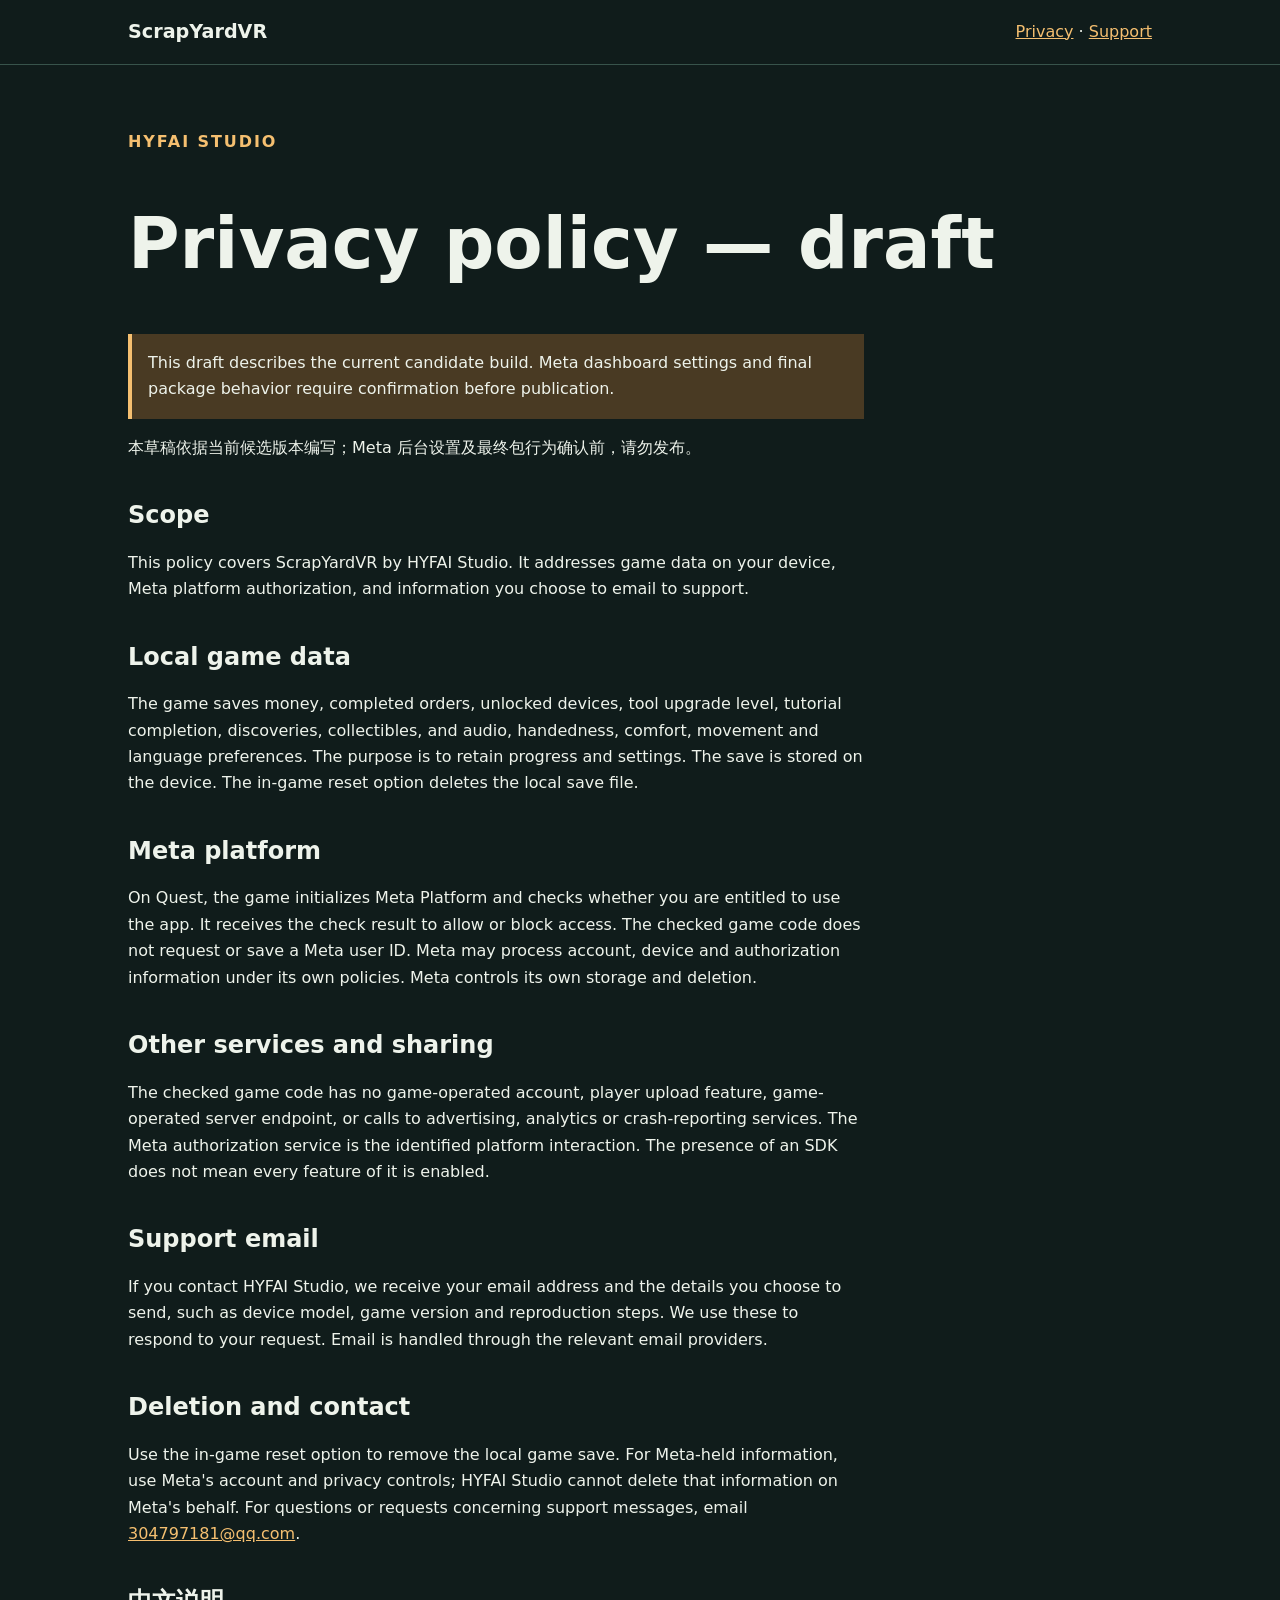
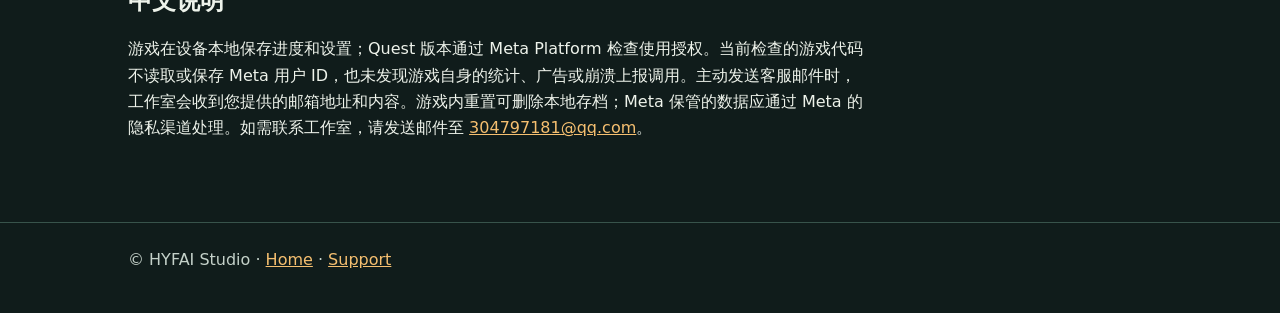
==== privacy.html @ bb6ca495 "add site page files" ====
<!doctype html><html lang="en"><head><meta charset="utf-8"><meta name="viewport" content="width=device-width,initial-scale=1"><title>Privacy — ScrapYardVR</title><link rel="stylesheet" href="style.css"></head><body><header><nav><a href="index.html">ScrapYardVR</a><span><a href="privacy.html">Privacy</a> · <a href="support.html">Support</a></span></nav></header><main><p class="eyebrow">HYFAI Studio</p><h1>Privacy policy — draft</h1><p class="note">This draft describes the current candidate build. Meta dashboard settings and final package behavior require confirmation before publication.</p><p lang="zh-CN">本草稿依据当前候选版本编写；Meta 后台设置及最终包行为确认前，请勿发布。</p><h2>Scope</h2><p>This policy covers ScrapYardVR by HYFAI Studio. It addresses game data on your device, Meta platform authorization, and information you choose to email to support.</p><h2>Local game data</h2><p>The game saves money, completed orders, unlocked devices, tool upgrade level, tutorial completion, discoveries, collectibles, and audio, handedness, comfort, movement and language preferences. The purpose is to retain progress and settings. The save is stored on the device. The in-game reset option deletes the local save file.</p><h2>Meta platform</h2><p>On Quest, the game initializes Meta Platform and checks whether you are entitled to use the app. It receives the check result to allow or block access. The checked game code does not request or save a Meta user ID. Meta may process account, device and authorization information under its own policies. Meta controls its own storage and deletion.</p><h2>Other services and sharing</h2><p>The checked game code has no game-operated account, player upload feature, game-operated server endpoint, or calls to advertising, analytics or crash-reporting services. The Meta authorization service is the identified platform interaction. The presence of an SDK does not mean every feature of it is enabled.</p><h2>Support email</h2><p>If you contact HYFAI Studio, we receive your email address and the details you choose to send, such as device model, game version and reproduction steps. We use these to respond to your request. Email is handled through the relevant email providers.</p><h2>Deletion and contact</h2><p>Use the in-game reset option to remove the local game save. For Meta-held information, use Meta's account and privacy controls; HYFAI Studio cannot delete that information on Meta's behalf. For questions or requests concerning support messages, email <a href="mailto:304797181@qq.com">304797181@qq.com</a>.</p><h2>中文说明</h2><p lang="zh-CN">游戏在设备本地保存进度和设置；Quest 版本通过 Meta Platform 检查使用授权。当前检查的游戏代码不读取或保存 Meta 用户 ID，也未发现游戏自身的统计、广告或崩溃上报调用。主动发送客服邮件时，工作室会收到您提供的邮箱地址和内容。游戏内重置可删除本地存档；Meta 保管的数据应通过 Meta 的隐私渠道处理。如需联系工作室，请发送邮件至 <a href="mailto:304797181@qq.com">304797181@qq.com</a>。</p></main><footer>© HYFAI Studio · <a href="index.html">Home</a> · <a href="support.html">Support</a></footer></body></html>
---- style.css ----
:root{color-scheme:dark;--bg:#101c1b;--card:#1b3430;--text:#eef3eb;--muted:#c4d1c9;--accent:#f5bf70}*{box-sizing:border-box}body{margin:0;background:var(--bg);color:var(--text);font:1rem/1.65 system-ui,-apple-system,"Segoe UI",sans-serif}header,main,footer{padding-left:max(1rem,calc((100% - 64rem)/2));padding-right:max(1rem,calc((100% - 64rem)/2))}header{border-bottom:1px solid #38534b}nav{display:flex;justify-content:space-between;align-items:center;gap:1rem;padding:1rem 0}nav>a{font-weight:800;font-size:1.2rem;color:var(--text);text-decoration:none}a{color:var(--accent)}a:focus-visible{outline:3px solid var(--accent);outline-offset:3px}main{padding-top:3rem;padding-bottom:4rem;max-width:100%}main>p,main>h2{max-width:46rem}h1,h2{line-height:1.2}h1{font-size:clamp(2.2rem,6vw,4.4rem)}h2{margin-top:2.5rem}.lead{font-size:1.2rem}.eyebrow{text-transform:uppercase;letter-spacing:.12em;color:var(--accent);font-weight:700}.cards{display:grid;grid-template-columns:repeat(3,minmax(0,1fr));gap:1rem;margin:3rem 0}.cards article{background:var(--card);border:1px solid #38534b;border-radius:.75rem;padding:1.2rem}.cards h2{margin-top:0}.note{background:#493a23;border-left:4px solid var(--accent);padding:1rem}footer{border-top:1px solid #38534b;padding-top:1.5rem;padding-bottom:2.5rem;color:var(--muted)}@media(max-width:680px){.cards{grid-template-columns:1fr}nav{flex-wrap:wrap}main{padding-top:2rem}}@media(max-width:350px){nav span{width:100%}}
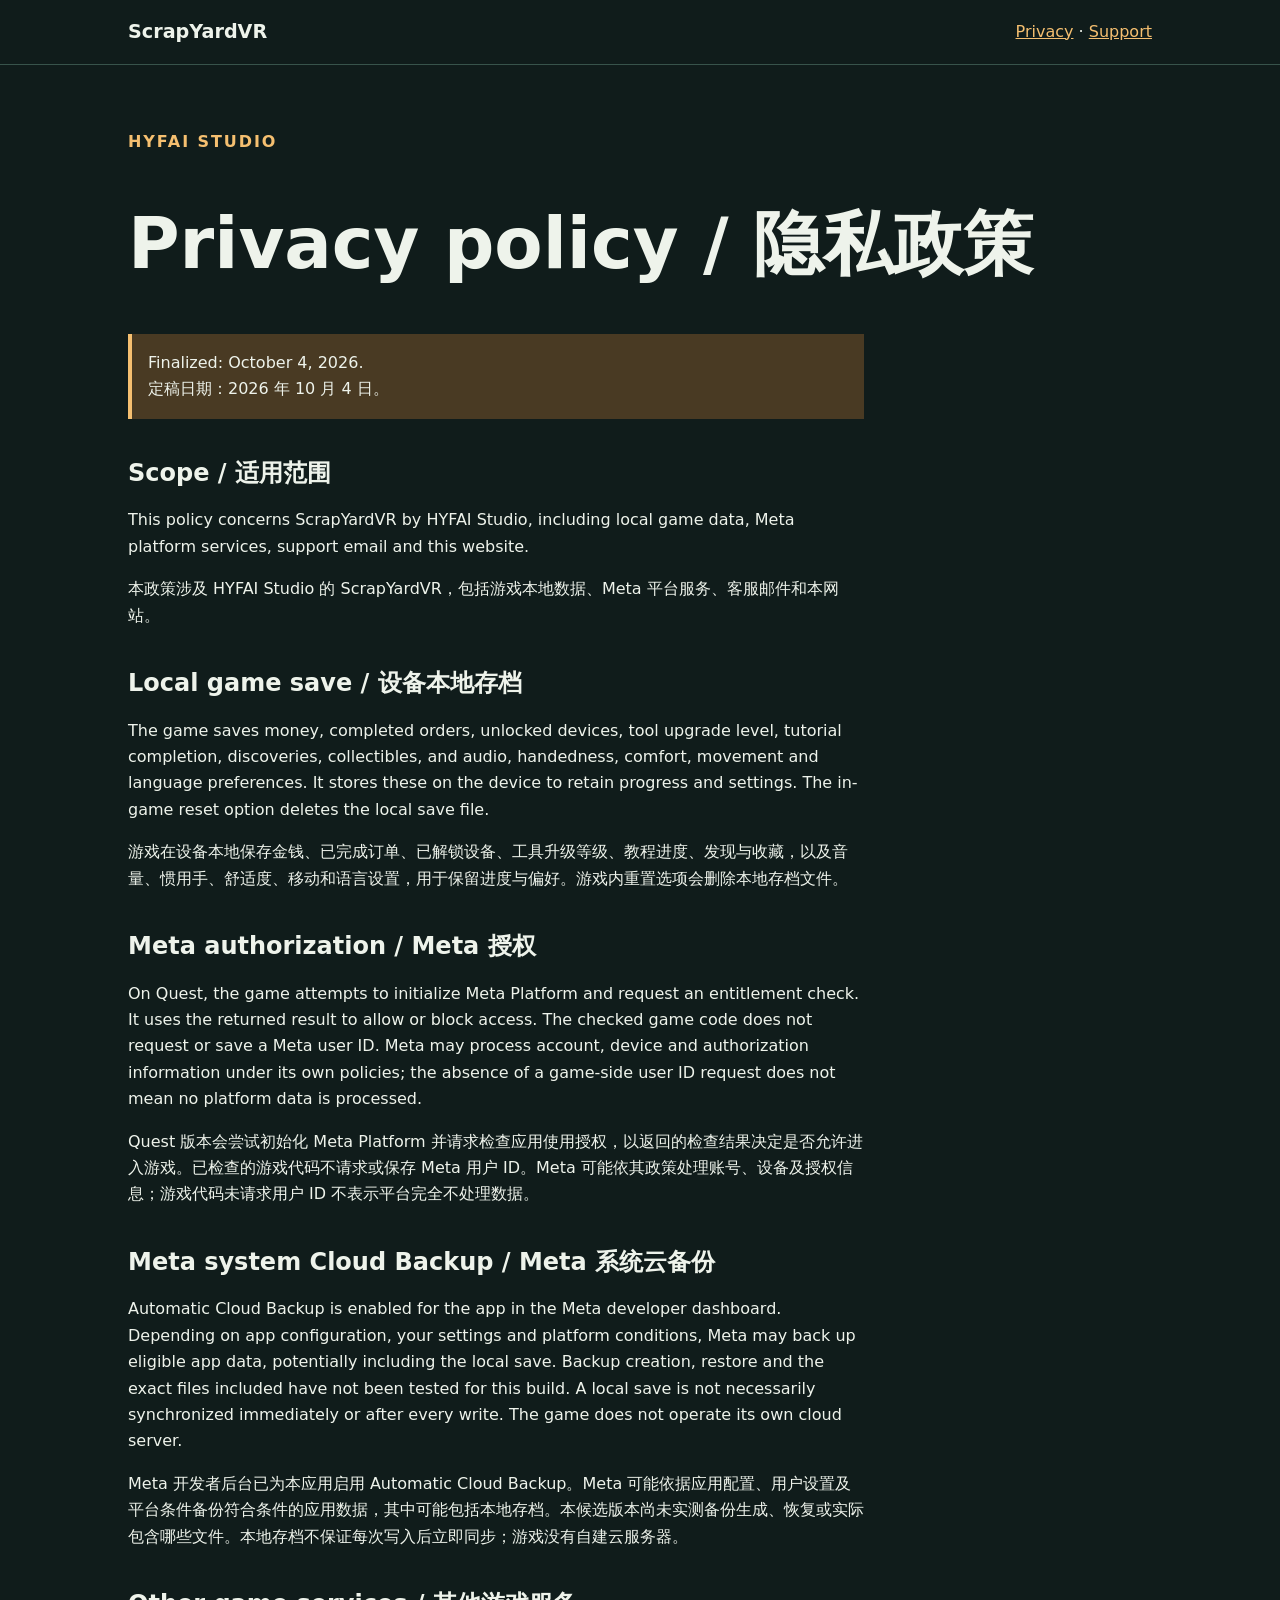
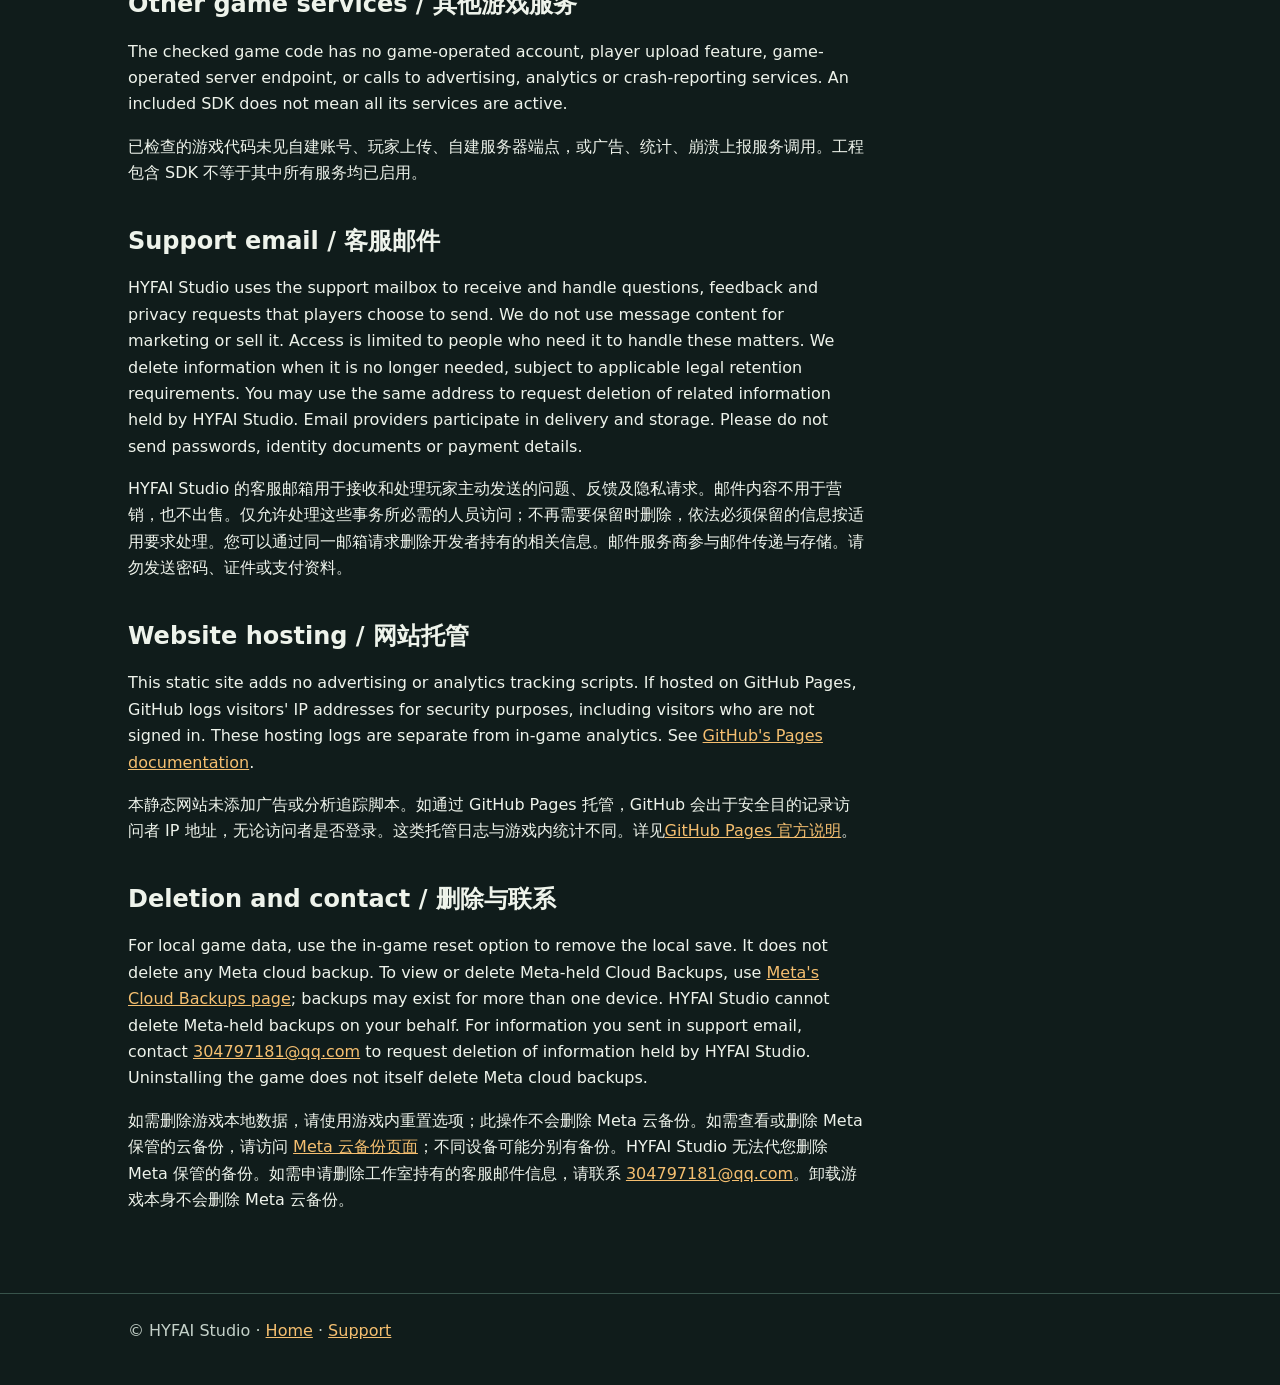
==== commit f9eb1b24: "publish Publish ScrapYardVR website, privacy policy and support pages" ====
--- a/privacy.html
+++ b/privacy.html
@@ -1 +1,37 @@
-<!doctype html><html lang="en"><head><meta charset="utf-8"><meta name="viewport" content="width=device-width,initial-scale=1"><title>Privacy — ScrapYardVR</title><link rel="stylesheet" href="style.css"></head><body><header><nav><a href="index.html">ScrapYardVR</a><span><a href="privacy.html">Privacy</a> · <a href="support.html">Support</a></span></nav></header><main><p class="eyebrow">HYFAI Studio</p><h1>Privacy policy — draft</h1><p class="note">This draft describes the current candidate build. Meta dashboard settings and final package behavior require confirmation before publication.</p><p lang="zh-CN">本草稿依据当前候选版本编写；Meta 后台设置及最终包行为确认前，请勿发布。</p><h2>Scope</h2><p>This policy covers ScrapYardVR by HYFAI Studio. It addresses game data on your device, Meta platform authorization, and information you choose to email to support.</p><h2>Local game data</h2><p>The game saves money, completed orders, unlocked devices, tool upgrade level, tutorial completion, discoveries, collectibles, and audio, handedness, comfort, movement and language preferences. The purpose is to retain progress and settings. The save is stored on the device. The in-game reset option deletes the local save file.</p><h2>Meta platform</h2><p>On Quest, the game initializes Meta Platform and checks whether you are entitled to use the app. It receives the check result to allow or block access. The checked game code does not request or save a Meta user ID. Meta may process account, device and authorization information under its own policies. Meta controls its own storage and deletion.</p><h2>Other services and sharing</h2><p>The checked game code has no game-operated account, player upload feature, game-operated server endpoint, or calls to advertising, analytics or crash-reporting services. The Meta authorization service is the identified platform interaction. The presence of an SDK does not mean every feature of it is enabled.</p><h2>Support email</h2><p>If you contact HYFAI Studio, we receive your email address and the details you choose to send, such as device model, game version and reproduction steps. We use these to respond to your request. Email is handled through the relevant email providers.</p><h2>Deletion and contact</h2><p>Use the in-game reset option to remove the local game save. For Meta-held information, use Meta's account and privacy controls; HYFAI Studio cannot delete that information on Meta's behalf. For questions or requests concerning support messages, email <a href="mailto:304797181@qq.com">304797181@qq.com</a>.</p><h2>中文说明</h2><p lang="zh-CN">游戏在设备本地保存进度和设置；Quest 版本通过 Meta Platform 检查使用授权。当前检查的游戏代码不读取或保存 Meta 用户 ID，也未发现游戏自身的统计、广告或崩溃上报调用。主动发送客服邮件时，工作室会收到您提供的邮箱地址和内容。游戏内重置可删除本地存档；Meta 保管的数据应通过 Meta 的隐私渠道处理。如需联系工作室，请发送邮件至 <a href="mailto:304797181@qq.com">304797181@qq.com</a>。</p></main><footer>© HYFAI Studio · <a href="index.html">Home</a> · <a href="support.html">Support</a></footer></body></html>
+<!doctype html>
+<html lang="en">
+<head><meta charset="utf-8"><meta name="viewport" content="width=device-width,initial-scale=1"><title>Privacy — ScrapYardVR</title><link rel="stylesheet" href="style.css"></head>
+<body>
+<header><nav><a href="index.html">ScrapYardVR</a><span><a href="privacy.html" aria-current="page">Privacy</a> · <a href="support.html">Support</a></span></nav></header>
+<main>
+<p class="eyebrow">HYFAI Studio</p><h1>Privacy policy / 隐私政策</h1>
+<p class="note">Finalized: October 4, 2026.<br><span lang="zh-CN">定稿日期：2026 年 10 月 4 日。</span></p>
+<h2>Scope / 适用范围</h2>
+<p>This policy concerns ScrapYardVR by HYFAI Studio, including local game data, Meta platform services, support email and this website.</p>
+<p lang="zh-CN">本政策涉及 HYFAI Studio 的 ScrapYardVR，包括游戏本地数据、Meta 平台服务、客服邮件和本网站。</p>
+<h2>Local game save / 设备本地存档</h2>
+<p>The game saves money, completed orders, unlocked devices, tool upgrade level, tutorial completion, discoveries, collectibles, and audio, handedness, comfort, movement and language preferences. It stores these on the device to retain progress and settings. The in-game reset option deletes the local save file.</p>
+<p lang="zh-CN">游戏在设备本地保存金钱、已完成订单、已解锁设备、工具升级等级、教程进度、发现与收藏，以及音量、惯用手、舒适度、移动和语言设置，用于保留进度与偏好。游戏内重置选项会删除本地存档文件。</p>
+<h2>Meta authorization / Meta 授权</h2>
+<p>On Quest, the game attempts to initialize Meta Platform and request an entitlement check. It uses the returned result to allow or block access. The checked game code does not request or save a Meta user ID. Meta may process account, device and authorization information under its own policies; the absence of a game-side user ID request does not mean no platform data is processed.</p>
+<p lang="zh-CN">Quest 版本会尝试初始化 Meta Platform 并请求检查应用使用授权，以返回的检查结果决定是否允许进入游戏。已检查的游戏代码不请求或保存 Meta 用户 ID。Meta 可能依其政策处理账号、设备及授权信息；游戏代码未请求用户 ID 不表示平台完全不处理数据。</p>
+<h2>Meta system Cloud Backup / Meta 系统云备份</h2>
+<p>Automatic Cloud Backup is enabled for the app in the Meta developer dashboard. Depending on app configuration, your settings and platform conditions, Meta may back up eligible app data, potentially including the local save. Backup creation, restore and the exact files included have not been tested for this build. A local save is not necessarily synchronized immediately or after every write. The game does not operate its own cloud server.</p>
+<p lang="zh-CN">Meta 开发者后台已为本应用启用 Automatic Cloud Backup。Meta 可能依据应用配置、用户设置及平台条件备份符合条件的应用数据，其中可能包括本地存档。本候选版本尚未实测备份生成、恢复或实际包含哪些文件。本地存档不保证每次写入后立即同步；游戏没有自建云服务器。</p>
+<h2>Other game services / 其他游戏服务</h2>
+<p>The checked game code has no game-operated account, player upload feature, game-operated server endpoint, or calls to advertising, analytics or crash-reporting services. An included SDK does not mean all its services are active.</p>
+<p lang="zh-CN">已检查的游戏代码未见自建账号、玩家上传、自建服务器端点，或广告、统计、崩溃上报服务调用。工程包含 SDK 不等于其中所有服务均已启用。</p>
+<h2>Support email / 客服邮件</h2>
+<p>HYFAI Studio uses the support mailbox to receive and handle questions, feedback and privacy requests that players choose to send. We do not use message content for marketing or sell it. Access is limited to people who need it to handle these matters. We delete information when it is no longer needed, subject to applicable legal retention requirements. You may use the same address to request deletion of related information held by HYFAI Studio. Email providers participate in delivery and storage. Please do not send passwords, identity documents or payment details.</p>
+<p lang="zh-CN">HYFAI Studio 的客服邮箱用于接收和处理玩家主动发送的问题、反馈及隐私请求。邮件内容不用于营销，也不出售。仅允许处理这些事务所必需的人员访问；不再需要保留时删除，依法必须保留的信息按适用要求处理。您可以通过同一邮箱请求删除开发者持有的相关信息。邮件服务商参与邮件传递与存储。请勿发送密码、证件或支付资料。</p>
+<h2>Website hosting / 网站托管</h2>
+<p>This static site adds no advertising or analytics tracking scripts. If hosted on GitHub Pages, GitHub logs visitors' IP addresses for security purposes, including visitors who are not signed in. These hosting logs are separate from in-game analytics. See <a href="https://docs.github.com/en/pages/getting-started-with-github-pages/what-is-github-pages">GitHub's Pages documentation</a>.</p>
+<p lang="zh-CN">本静态网站未添加广告或分析追踪脚本。如通过 GitHub Pages 托管，GitHub 会出于安全目的记录访问者 IP 地址，无论访问者是否登录。这类托管日志与游戏内统计不同。详见<a href="https://docs.github.com/en/pages/getting-started-with-github-pages/what-is-github-pages">GitHub Pages 官方说明</a>。</p>
+<h2>Deletion and contact / 删除与联系</h2>
+<p>For local game data, use the in-game reset option to remove the local save. It does not delete any Meta cloud backup. To view or delete Meta-held Cloud Backups, use <a href="https://secure.oculus.com/my/cloud-backup/">Meta's Cloud Backups page</a>; backups may exist for more than one device. HYFAI Studio cannot delete Meta-held backups on your behalf. For information you sent in support email, contact <a href="mailto:304797181@qq.com">304797181@qq.com</a> to request deletion of information held by HYFAI Studio. Uninstalling the game does not itself delete Meta cloud backups.</p>
+<p lang="zh-CN">如需删除游戏本地数据，请使用游戏内重置选项；此操作不会删除 Meta 云备份。如需查看或删除 Meta 保管的云备份，请访问 <a href="https://secure.oculus.com/my/cloud-backup/">Meta 云备份页面</a>；不同设备可能分别有备份。HYFAI Studio 无法代您删除 Meta 保管的备份。如需申请删除工作室持有的客服邮件信息，请联系 <a href="mailto:304797181@qq.com">304797181@qq.com</a>。卸载游戏本身不会删除 Meta 云备份。</p>
+</main>
+<footer>© HYFAI Studio · <a href="index.html">Home</a> · <a href="support.html">Support</a></footer>
+</body></html>
+
+
